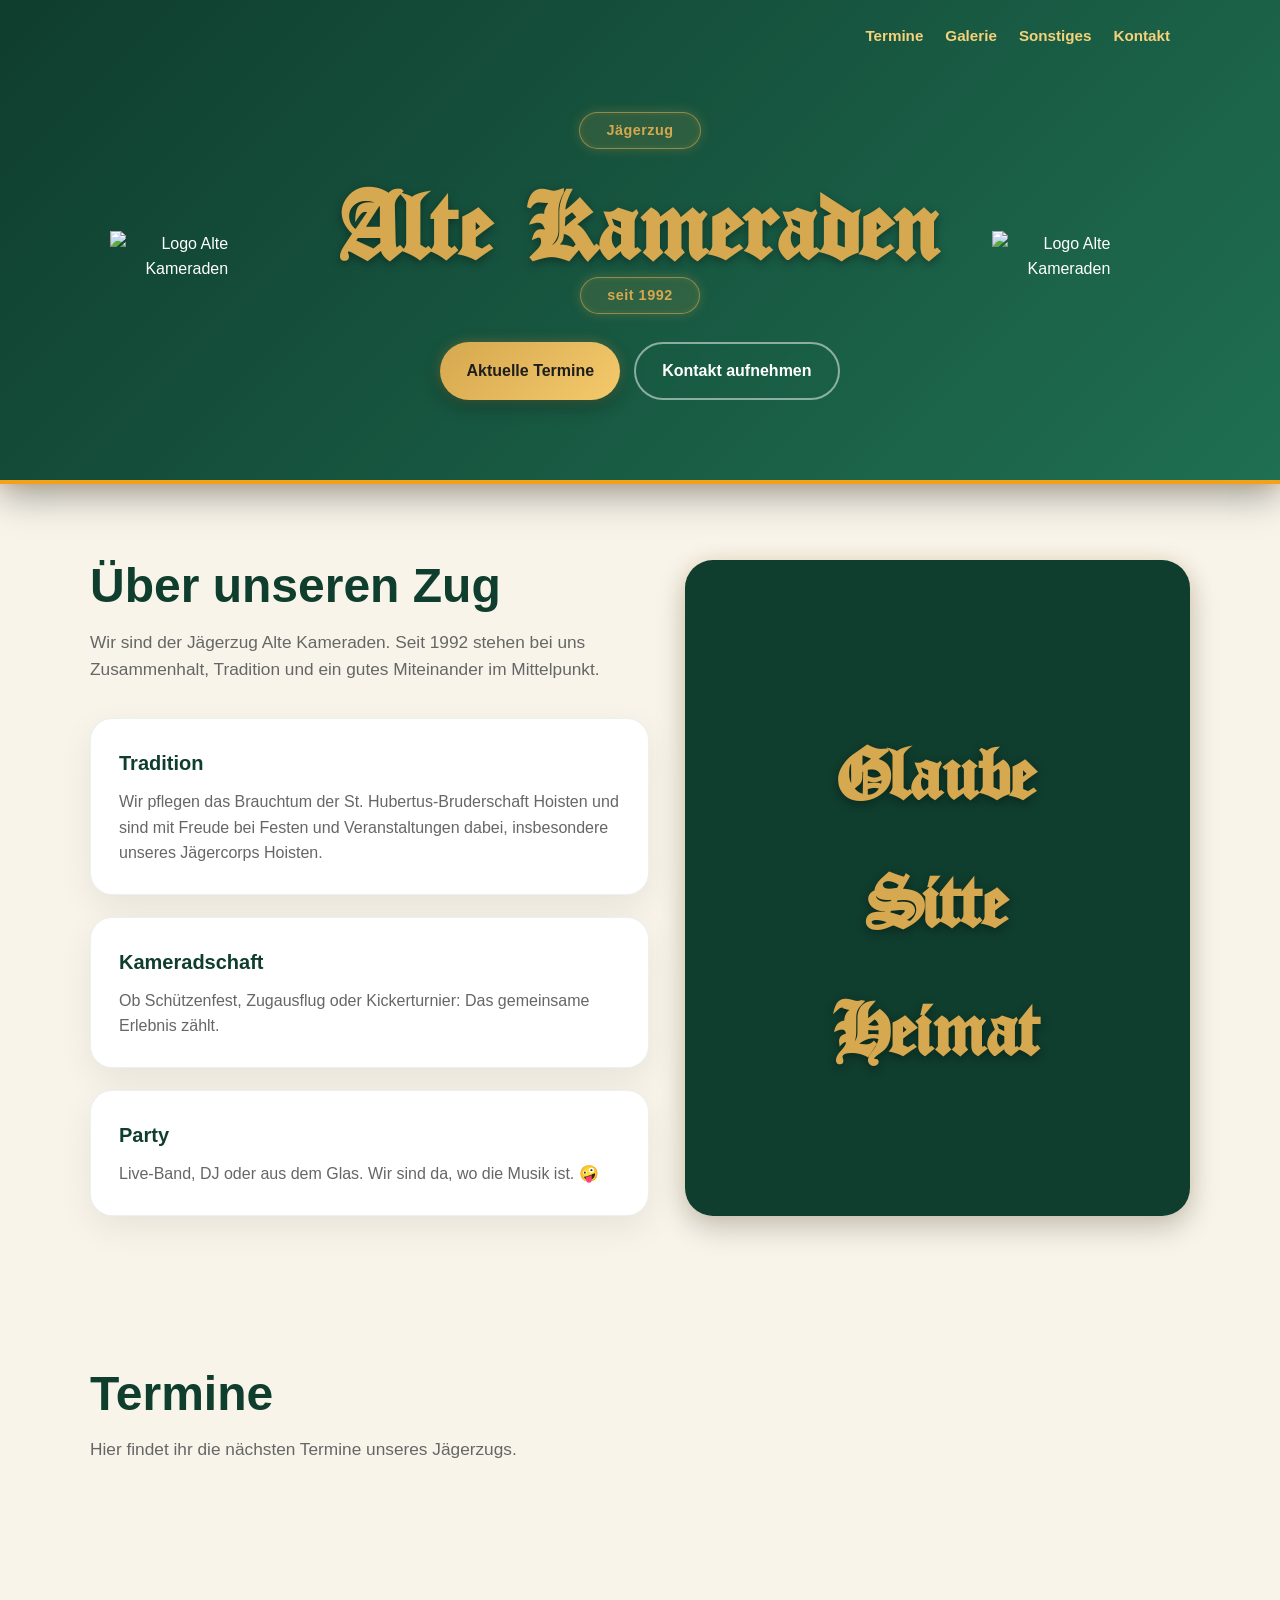
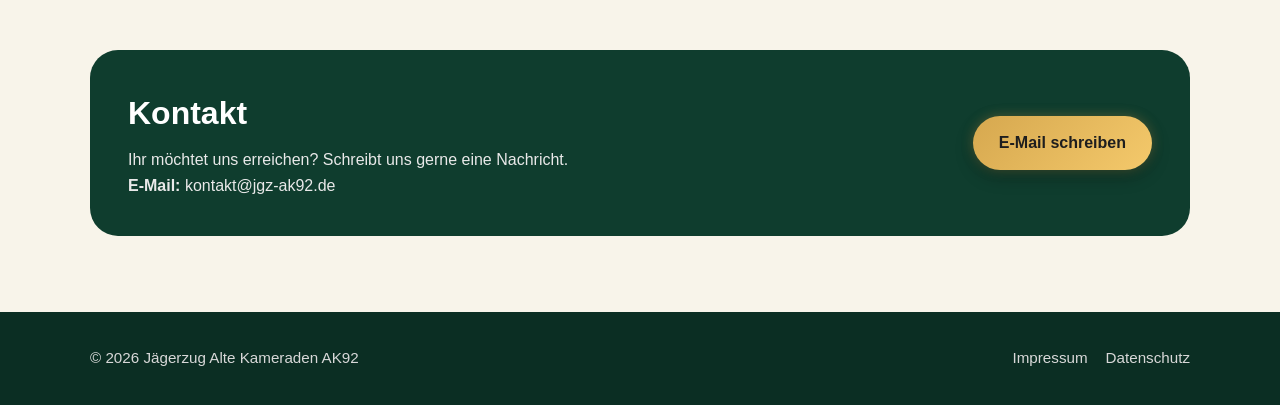
==== html/index.html @ 72d384c9 "Update and rename index.html to html/index.html" ====
<!DOCTYPE html>
<html lang="de">
<head>
  <meta charset="UTF-8" />
  <meta name="viewport" content="width=device-width, initial-scale=1.0" />
  <title>Alte Kameraden</title>
  <meta name="description" content="Offizielle Website des Jägerzugs Alte Kameraden." />

<link rel="stylesheet" href="../style.css">
<link rel="stylesheet" href="../termine.css">
<link rel="stylesheet" href="../banner.css">
<link rel="stylesheet" href="../media.css">
</head>

<body>
  <header id="start">
    
<nav>
  <div class="nav-inner">

    <!-- LOGO / optional -->
    <div class="nav-title"></div>

    <!-- BURGER BUTTON -->
    <div class="burger" onclick="toggleMenu()">
      <span></span>
      <span></span>
      <span></span>
    </div>

    <!-- NAV LINKS -->
    <div class="nav-links" id="navLinks">
     <!-- <a href="koenige.html">Könige</a> -->
      <a href="#termine">Termine</a>
      <a href="galerie.html">Galerie</a>
      <a href="other.html">Sonstiges</a>
      <a href="#kontakt">Kontakt</a>
    </div>

  </div>
</nav>
    
    <div class="hero">
      <div class="hero-content">

<div class="hero-heading">

  <img src="alte-kameraden-logo.svg" class="title-logo" alt="Logo Alte Kameraden">

  <div class="title-area">
    <span class="badge">Jägerzug</span>

    <div class="title-main">
      <h1>
        <span class="old-english">Alte Kameraden</span>
      </h1>
    </div>

    <span class="badge">seit 1992</span>

    <div class="button-row">
      <a class="btn btn-primary" href="#termine">Aktuelle Termine</a>
      <a class="btn btn-secondary" href="#kontakt">Kontakt aufnehmen</a>
    </div>
  </div>

  <img src="alte-kameraden-logo.svg" class="title-logo" alt="Logo Alte Kameraden">

</div>
 

      </div>
    </div>
  </header>

  <main>
    <section id="ueber-uns">
      <div class="container two-column">
        <div>
          <h2 class="section-title">Über unseren Zug</h2>
          <p class="section-intro">
            Wir sind der Jägerzug Alte Kameraden. Seit 1992 stehen bei uns Zusammenhalt, Tradition und ein gutes Miteinander im Mittelpunkt.
          </p>

          <div class="cards">
            <div class="card">
              <h3>Tradition</h3>
              <p>Wir pflegen das Brauchtum der St. Hubertus-Bruderschaft Hoisten und sind mit Freude bei Festen und Veranstaltungen dabei, insbesondere unseres Jägercorps Hoisten.</p>
            </div>

            <div class="card">
              <h3>Kameradschaft</h3>
              <p>Ob Schützenfest, Zugausflug oder Kickerturnier: Das gemeinsame Erlebnis zählt.</p>
            </div>

 <div class="card">
              <h3>Party</h3>
              <p>Live-Band, DJ oder aus dem Glas. Wir sind da, wo die Musik ist. 🤪</p>
            </div>
          </div>
        </div>

        <div class="image-box">
          <div>
            Glaube<br>Sitte<br>Heimat
          </div>
        </div>
      </div>
    </section>

    <section id="termine">
      <div class="container">
        <h2 class="section-title">Termine</h2>
        <p class="section-intro">Hier findet ihr die nächsten Termine unseres Jägerzugs.</p>

        <div class="timeline" id="termine-container"></div>
      </div>
    </section>

    <section id="kontakt">
      <div class="container">
        <div class="contact-box">
          <div>
            <h2>Kontakt</h2>
            <p>Ihr möchtet uns erreichen? Schreibt uns gerne eine Nachricht.</p>
            <p><strong>E-Mail:</strong> kontakt@jgz-ak92.de</p>
          </div>

          <a class="btn btn-primary" href="mailto:kontakt@jgz-ak92.de">E-Mail schreiben</a>
        </div>
      </div>
    </section>
  </main>

  <footer>
    <div class="footer-inner">
      <div>© 2026 Jägerzug Alte Kameraden AK92</div>
      <div class="footer-links">
        <a href="impressum.html">Impressum</a>
        <a href="datenschutz.html">Datenschutz</a>
      </div>
    </div>
  </footer>

<script>
function toggleMenu() {
  document.getElementById("navLinks").classList.toggle("active");
}
</script>
<script src="termine.js"></script>
<script src="banner-rotating.js"></script>
</body>
</html>
---- style.css ----
:root {
  --green: #0f3d2e;
  --green-light: #1f6f52;
  --gold: #d6a84f;
  --cream: #f8f4ea;
  --dark: #1e1e1e;
  --muted: #666;
  --white: #ffffff;
  --orange: #F4A11A;
}

@font-face {
  font-family: 'OldLondon';
  src: url('../fonts/OldLondon.ttf') format('truetype');
}

* {
  box-sizing: border-box;
  margin: 0;
  padding: 0;
}

body {
  font-family: Arial, Helvetica, sans-serif;
  color: var(--dark);
  background: var(--cream);
  line-height: 1.6;
}

a {
  color: inherit;
  text-decoration: none;
}

/* HEADER */
header {
  position: relative;
  background: linear-gradient(135deg, var(--green), var(--green-light));
  color: var(--white);
  min-height: 40vh;
  display: flex;
  flex-direction: column;
  border-bottom: 4px solid var(--orange);
  box-shadow:
    0 12px 35px rgba(0,0,0,0.35),
    0 0 12px rgba(244,161,26,0.25);
}

.subpage-hero {
  flex: 1;
  width: 100%;
  max-width: 1100px;
  margin: 0 auto;
  padding: 0 20px;

  display: flex;
  flex-direction: column;
  justify-content: center;
  align-items: flex-start;
}

/* NAVIGATION */
nav {
  display: flex;
  justify-content: flex-end;
  align-items: center;
  max-width: 1100px;
  width: 100%;
  margin: 0 auto;
  padding: 24px 20px;
  z-index: 999;
}

.nav-inner {
  display: flex;
  justify-content: space-between;
  align-items: center;
  width: 100%;
}

.nav-title {
  color: var(--gold);
  font-weight: 800;
}

.nav-links {
  display: flex;
  gap: 22px;
  font-size: 0.95rem;
}

.nav-links a {
  color: #f5d27a;
  font-weight: 700;
}

.nav-links a:hover {
  color: var(--orange);
}

.burger {
  display: none;
  flex-direction: column;
  gap: 5px;
  cursor: pointer;
}

.burger span {
  width: 26px;
  height: 3px;
  background: var(--gold);
  border-radius: 2px;
}

/* HERO */
.hero {
  flex: 1;
  display: flex;
  align-items: center;
  justify-content: center;
  max-width: 1100px;
  width: 100%;
  margin: 0 auto;
  padding: 40px 20px 80px;
}

.hero-content {
  display: flex;
  flex-direction: column;
  align-items: center;
  text-align: center;
  width: 100%;
  margin: 0 auto;
}

.hero-heading {
  display: grid;
  grid-template-columns: auto auto auto;
  align-items: center;
  gap: 40px;
  width: 100%;
}

.title-area {
  display: flex;
  flex-direction: column;
  align-items: center;
  text-align: center;
  gap: 12px;
  min-width: 0;
}

.title-main {
  text-align: center;
}

.title-logo {
  width: clamp(90px, 12vw, 180px);
  height: auto;
  align-self: center;
}

h1 {
  margin: 0;
  padding: 0;
  line-height: 1;
}

.old-english,
.old-english-kings {
  font-family: 'OldLondon', cursive;
  color: #d6a84f;
  font-size: clamp(3rem, 8vw, 6.5rem);
  font-weight: bold;
  letter-spacing: 1px;
  line-height: 0.95;
}

.old-english {
  text-shadow: 0 3px 10px rgba(0,0,0,0.35);
}

.badge {
  display: inline-flex;
  align-items: center;
  justify-content: center;
  padding: 6px 26px;
  background: rgba(214,168,79,0.12);
  color: var(--gold);
  border: 1px solid rgba(214,168,79,0.6);
  border-radius: 40px;
  font-weight: 700;
  font-size: 0.9rem;
  letter-spacing: 0.5px;
  box-shadow:
    0 0 12px rgba(214,168,79,0.25),
    inset 0 0 6px rgba(214,168,79,0.15);
}

.button-row {
  display: flex;
  justify-content: center;
  gap: 14px;
  width: 100%;
  margin-top: 16px;
}

.btn {
  display: inline-block;
  padding: 14px 26px;
  border-radius: 999px;
  font-weight: 700;
  font-size: 1rem;
  transition: all 0.25s ease;
}

.btn:hover {
  transform: translateY(-2px);
}

.btn-primary {
  background: linear-gradient(135deg, #d6a84f, #f4c96b);
  color: #1e1e1e;
  border: none;
  box-shadow:
    0 6px 18px rgba(0,0,0,0.3),
    0 0 12px rgba(214,168,79,0.35);
}

.btn-secondary {
  background: transparent;
  color: var(--white);
  border: 2px solid rgba(255,255,255,0.5);
  backdrop-filter: blur(4px);
}

.btn-secondary:hover {
  border-color: var(--gold);
  color: var(--gold);
}

/* STANDARD LAYOUT */
section {
  padding: 76px 20px;
}

.container {
  max-width: 1100px;
  margin: 0 auto;
}

.section-title {
  color: var(--green);
  font-size: clamp(1.8rem, 4vw, 3rem);
  margin-bottom: 16px;
  line-height: 1.1;
}

.section-intro {
  color: var(--muted);
  max-width: 720px;
  margin-bottom: 34px;
  font-size: 1.08rem;
}

/* CARDS */
.cards {
  display: grid;
  grid-template-columns: 1fr;
  gap: 22px;
}

.card {
  background: var(--white);
  border-radius: 22px;
  padding: 28px;
  box-shadow: 0 12px 35px rgba(0,0,0,0.07);
  border: 1px solid rgba(15,61,46,0.08);
}

.card h3 {
  color: var(--green);
  margin-bottom: 10px;
  font-size: 1.25rem;
}

.card p,
.card li {
  color: var(--muted);
}

.two-column {
  display: grid;
  grid-template-columns: 1.05fr 0.95fr;
  gap: 36px;
  align-items: stretch;
}

.image-box {
  font-family: 'OldLondon', cursive;
  font-size: clamp(3.2rem, 13vw, 5rem);
  font-weight: bold;
  background: var(--green);
  color: #d6a84f;
  text-shadow: 0 3px 10px rgba(0,0,0,0.35);
  min-height: 340px;
  border-radius: 28px;
  display: flex;
  align-items: center;
  justify-content: center;
  text-align: center;
  padding: 28px;
  box-shadow:
    0 12px 30px rgba(0,0,0,0.2),
    0 0 20px rgba(214,168,79,0.2);
}

/* KONTAKT */
.contact-box {
  background: var(--green);
  color: var(--white);
  border-radius: 28px;
  padding: 38px;
  display: grid;
  grid-template-columns: 1fr auto;
  gap: 22px;
  align-items: center;
}

.contact-box h2 {
  font-size: 2rem;
  margin-bottom: 8px;
}

.contact-box p {
  color: #e9e9e9;
}

/* LIGHTBOX */
.lightbox {
  position: fixed;
  inset: 0;
  width: 100vw;
  height: 100dvh;
  display: none;
  justify-content: center;
  align-items: center;
  padding: 28px;
  background: rgba(0,0,0,0.88);
  z-index: 99999;
  touch-action: manipulation;
}

.lightbox.active {
  display: flex;
}

/* FOOTER */
footer {
  background: #0b2e23;
  color: var(--white);
  padding: 34px 20px;
}

.footer-inner {
  max-width: 1100px;
  margin: 0 auto;
  display: flex;
  justify-content: space-between;
  gap: 20px;
  flex-wrap: wrap;
  color: #d8d8d8;
  font-size: 0.95rem;
}

.footer-links {
  display: flex;
  gap: 18px;
  flex-wrap: wrap;
}

.footer-links a:hover {
  color: var(--gold);
}

header.section-title,
header.section-intro {
  color: var(--gold);
}

.card {
  background: #ffffff;
  color: var(--dark);
}

.card p,
.card li {
  color: var(--muted);
}

/* BUTTON FIX - gegen Überschreibungen aus banner.css */
a.btn,
.btn {
  display: inline-flex;
  align-items: center;
  justify-content: center;
  padding: 14px 26px;
  border-radius: 999px;
  font-weight: 700;
  font-size: 1rem;
  text-decoration: none;
  transition: all 0.25s ease;
}

a.btn-primary,
.btn-primary {
  background: linear-gradient(135deg, #d6a84f, #f4c96b);
  color: #1e1e1e;
  border: none;
  box-shadow:
    0 6px 18px rgba(0,0,0,0.3),
    0 0 12px rgba(214,168,79,0.35);
}

a.btn-secondary,
.btn-secondary {
  background: transparent;
  color: var(--white);
  border: 2px solid rgba(255,255,255,0.5);
  border-radius: 999px;
}

a.btn:hover,
.btn:hover {
  transform: translateY(-2px);
}

.banner {
  width: 100%;
  background: #111;
  color: white;
  padding: 10px;
  overflow: hidden;
  text-align: center;
  font-weight: bold;
}

.banner-slide-text {
  display: inline-block;
}

.slide-in {
  animation: slideIn 0.3s forwards;
}

.slide-out {
  animation: slideOut 0.3s forwards;
}

@keyframes slideIn {
  from {
    transform: translateX(100%);
    opacity: 0;
  }
  to {
    transform: translateX(0);
    opacity: 1;
  }
}

@keyframes slideOut {
  from {
    transform: translateX(0);
    opacity: 1;
  }
  to {
    transform: translateX(-100%);
    opacity: 0;
  }
}
---- termine.css ----
/* TERMINE */
.timeline {
  display: grid;
  gap: 16px;
}

.event {
  color: var(--dark);
  position: relative;
  display: grid;
  grid-template-columns: 1fr;
  background: var(--white);
  border-radius: 18px;
  padding: 52px 18px 18px;
  border-left: 6px solid var(--gold);
  box-shadow: 0 8px 24px rgba(0,0,0,0.06);
}

.event-month {
  position: absolute;
  top: 0;
  right: 0;
  min-width: 140px;
  height: 36px;
  background: linear-gradient(135deg, var(--green), var(--green-light));
  color: #f5d27a;
  display: flex;
  justify-content: center;
  align-items: center;
  font-weight: 800;
  text-align: center;
  border-top-right-radius: 18px;
  border-bottom-left-radius: 14px;
}

.event-title {
  color: var(--green);
  font-weight: 800;
  margin-bottom: 4px;
}

.event-month-group {
  display: flex;
  flex-direction: column;
  gap: 22px;
}

.event-item {
  padding-bottom: 18px;
  border-bottom: 1px solid rgba(0,0,0,0.08);
}

.event-item:last-child {
  padding-bottom: 0;
  border-bottom: none;
}
---- banner.css ----
.banner {
  background: linear-gradient(135deg, var(--green), var(--green-light));
  color: var(--gold);
  text-align: center;
  padding: 10px 40px;
  font-weight: 700;
  font-size: 0.95rem;
  border-bottom: 2px solid var(--orange);
  position: relative;
  overflow: hidden;

  height: 100px;
  display: flex;
  align-items: center;
  justify-content: center;
}

.banner span {transition: opacity 0.3s ease;}

.banner-slide-text {  display: inline-block;}

.banner-slide-text.slide-in {  animation: slideIn 0.35s ease forwards;}

.banner-slide-text.slide-out {  animation: slideOut 0.3s ease forwards;}

@keyframes slideIn {  
  from {    opacity: 0;
        transform: translateY(120%);
       }  
  to {    
    opacity: 1;    
    transform: translateY(0);  
  }
}

@keyframes slideOut {  
  from {    
    opacity: 1;
    transform: translateY(0);
  }  
  to {    
    opacity: 0;    
    transform: translateY(-120%);
  }
}

@media (max-width: 850px) {
  .banner {
    padding: 10px 16px;
    height: 100px;
    font-size: 0.82rem;
    line-height: 1.3;
  }

  .banner-slide-text {
    white-space: normal;
    max-width: 100%;
    line-height: 1.3;
  }
}

.event {
  position: relative !important;
  background: #ffffff !important;
  color: var(--dark) !important;
  padding: 52px 18px 18px !important;
  border-left: 6px solid var(--gold) !important;
}

.event-month {
  display: flex !important;
  visibility: visible !important;
  opacity: 1 !important;
  position: absolute !important;
  top: 0 !important;
  right: 0 !important;
  min-width: 140px !important;
  height: 36px !important;
  background: linear-gradient(135deg, var(--green), var(--green-light)) !important;
  color: #f5d27a !important;
  font-weight: 800 !important;
  justify-content: center !important;
  align-items: center !important;
  z-index: 10 !important;
}

.event-title {
  display: block !important;
  visibility: visible !important;
  opacity: 1 !important;
  color: var(--green) !important;
  font-weight: 800 !important;
}

.banner {
  width: 100%;
  background: #111;
  color: white;
  padding: 10px;
  overflow: hidden;
  text-align: center;
  font-weight: bold;
}

.banner-slide-text {
  display: inline-block;
}

.slide-in {
  animation: slideIn 0.3s forwards;
}

.slide-out {
  animation: slideOut 0.3s forwards;
}

@keyframes slideIn {
  from {
    transform: translateX(100%);
    opacity: 0;
  }
  to {
    transform: translateX(0);
    opacity: 1;
  }
}

@keyframes slideOut {
  from {
    transform: translateX(0);
    opacity: 1;
  }
  to {
    transform: translateX(-100%);
    opacity: 0;
  }
}
---- media.css ----
/* MOBILE */
@media (max-width: 850px) {
  nav {
    position: absolute;
    top: 0;
    left: 0;
    display: flex;
    z-index: 999;
  }

  .burger {
    display: flex;
  }

  .nav-links {
    position: absolute;
    top: 70px;
    right: 20px;
    display: none;
    flex-direction: column;
    gap: 16px;
    background: linear-gradient(135deg, var(--green), var(--green-light));
    border-radius: 16px;
    padding: 20px;
    box-shadow:
      0 12px 30px rgba(0,0,0,0.4),
      0 0 12px rgba(214,168,79,0.25);
  }

  .nav-links.active {
    display: flex;
  }

  header {
    min-height: 78vh;
  }

  .hero {
    padding: 40px 14px 70px;
  }

  .hero-heading {
    grid-template-columns: 1fr;
    gap: 12px;
  }

  .title-logo {
    display: none;
  }

  .old-english {
    font-size: clamp(3.2rem, 13vw, 5rem);
  }

  .hero p {
    font-size: 1.25rem;
  }

  .cards,
  .two-column,
  .contact-box {
    grid-template-columns: 1fr;
  }

  .event,
  .king-row {
    grid-template-columns: 1fr;
  }
 
 body.galerie .photo-grid {
    column-count: 2;
    column-gap: 14px;
  }

  body.galerie .photo-grid img,
  body.galerie .photo-grid video {
    margin-bottom: 14px;
  }

 body.koenige .subpage-header {
    min-height: auto;
  }
  
  body.koenige .subpage-hero {
    padding: 90px 20px 50px;
    min-height: 260px;
  }

  body.koenige .subpage-hero .section-title {
    font-size: clamp(2.4rem, 12vw, 4rem);
    margin-bottom: 14px;
  }

  body.koenige .subpage-hero p {
    font-size: 1.15rem;
    line-height: 1.35;
  }
}
@media (max-width: 500px) {
  .photo-grid {
    column-count: 1;
  }
}
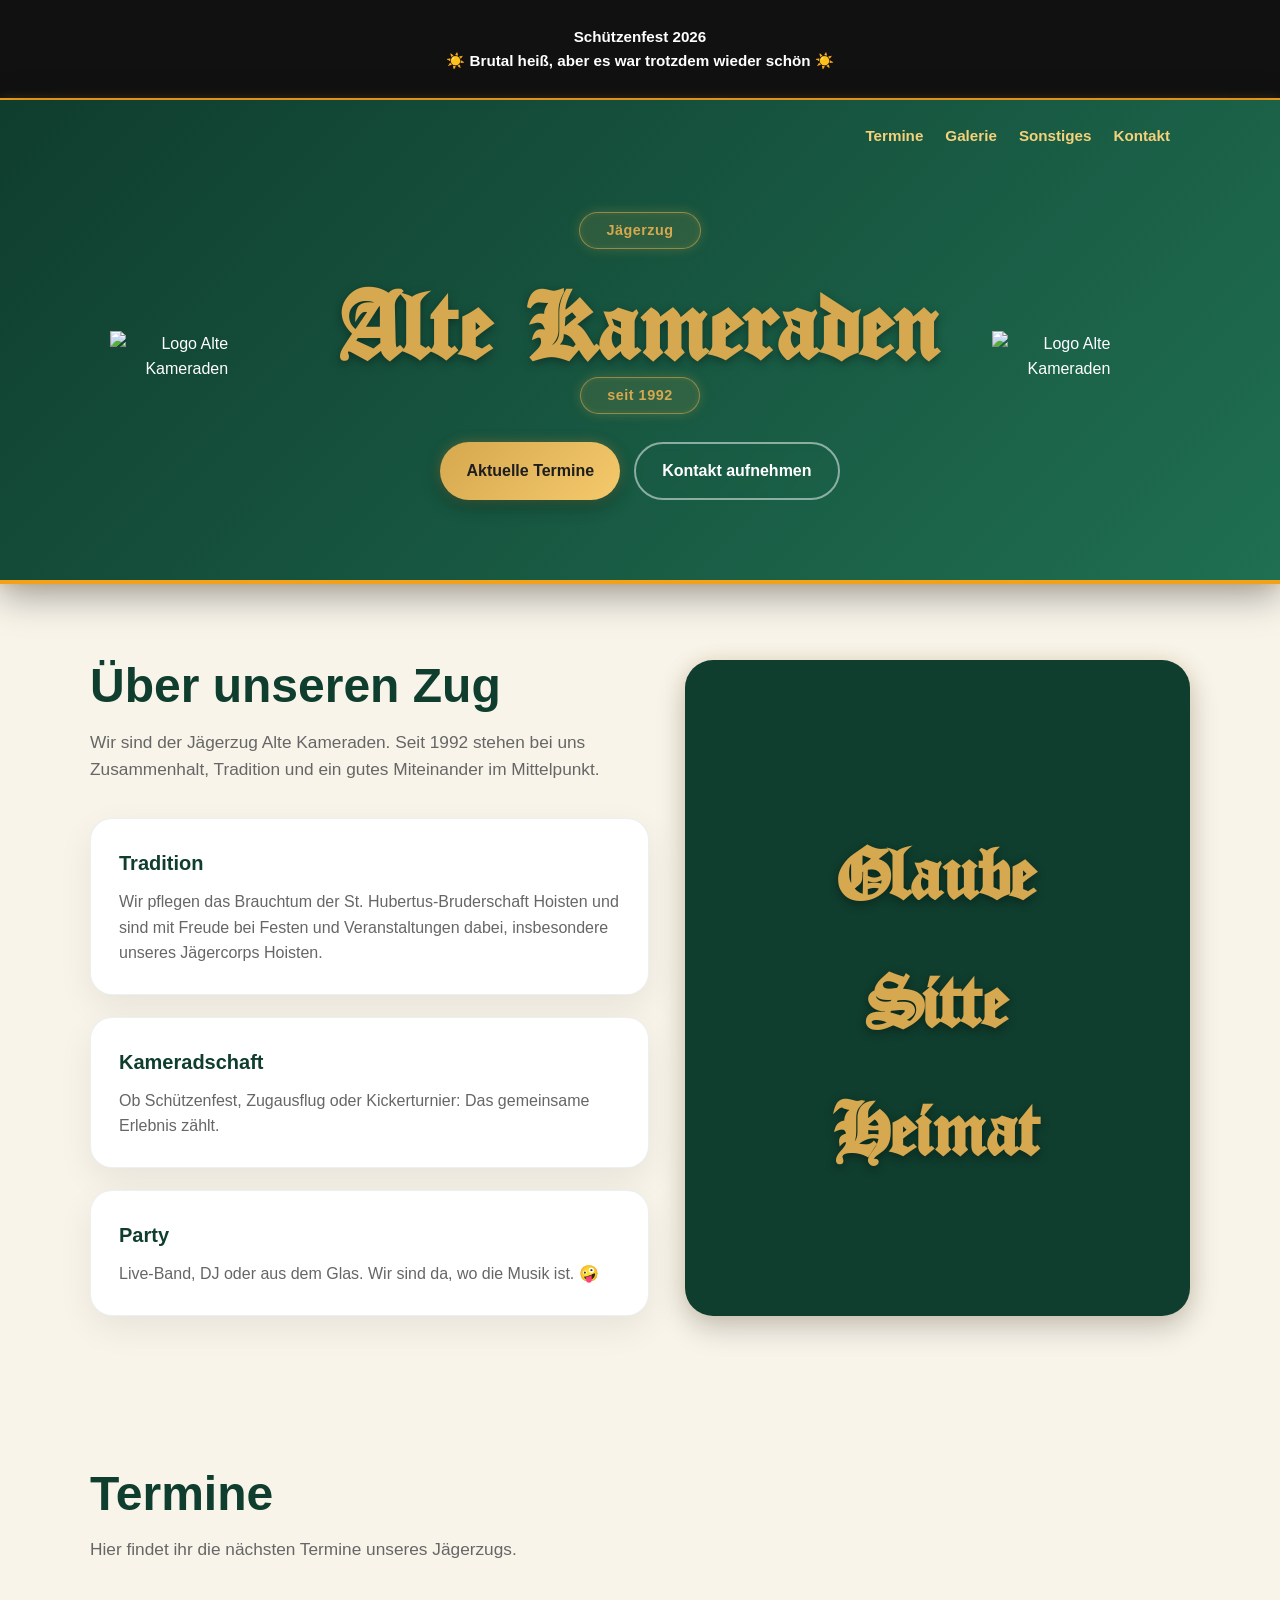
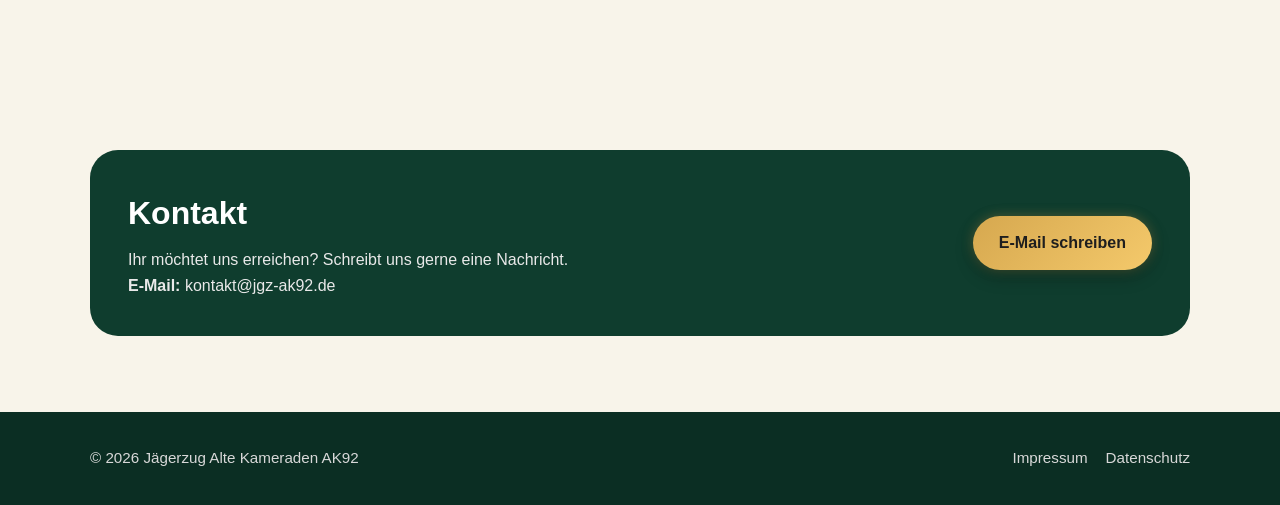
==== commit 599418be: "Update index.html" ====
--- a/html/index.html
+++ b/html/index.html
@@ -6,10 +6,10 @@
   <title>Alte Kameraden</title>
   <meta name="description" content="Offizielle Website des Jägerzugs Alte Kameraden." />
 
-<link rel="stylesheet" href="../style.css">
-<link rel="stylesheet" href="../termine.css">
-<link rel="stylesheet" href="../banner.css">
-<link rel="stylesheet" href="../media.css">
+<link rel="stylesheet" href="../css/style.css">
+<link rel="stylesheet" href="../css/termine.css">
+<link rel="stylesheet" href="../css/banner.css">
+<link rel="stylesheet" href="../css/media.css">
 </head>
 
 <body>
@@ -147,7 +147,7 @@
   document.getElementById("navLinks").classList.toggle("active");
 }
 </script>
-<script src="termine.js"></script>
-<script src="banner-rotating.js"></script>
+<script src="../js/termine.js"></script>
+<script src="../js/banner-rotating.js"></script>
 </body>
 </html>
--- a/css/style.css
+++ b/css/style.css
@@ -0,0 +1,480 @@
+:root {
+  --green: #0f3d2e;
+  --green-light: #1f6f52;
+  --gold: #d6a84f;
+  --cream: #f8f4ea;
+  --dark: #1e1e1e;
+  --muted: #666;
+  --white: #ffffff;
+  --orange: #F4A11A;
+}
+
+@font-face {
+  font-family: 'OldLondon';
+  src: url('../fonts/OldLondon.ttf') format('truetype');
+}
+
+* {
+  box-sizing: border-box;
+  margin: 0;
+  padding: 0;
+}
+
+body {
+  font-family: Arial, Helvetica, sans-serif;
+  color: var(--dark);
+  background: var(--cream);
+  line-height: 1.6;
+}
+
+a {
+  color: inherit;
+  text-decoration: none;
+}
+
+/* HEADER */
+header {
+  position: relative;
+  background: linear-gradient(135deg, var(--green), var(--green-light));
+  color: var(--white);
+  min-height: 40vh;
+  display: flex;
+  flex-direction: column;
+  border-bottom: 4px solid var(--orange);
+  box-shadow:
+    0 12px 35px rgba(0,0,0,0.35),
+    0 0 12px rgba(244,161,26,0.25);
+}
+
+.subpage-hero {
+  flex: 1;
+  width: 100%;
+  max-width: 1100px;
+  margin: 0 auto;
+  padding: 0 20px;
+
+  display: flex;
+  flex-direction: column;
+  justify-content: center;
+  align-items: flex-start;
+}
+
+/* NAVIGATION */
+nav {
+  display: flex;
+  justify-content: flex-end;
+  align-items: center;
+  max-width: 1100px;
+  width: 100%;
+  margin: 0 auto;
+  padding: 24px 20px;
+  z-index: 999;
+}
+
+.nav-inner {
+  display: flex;
+  justify-content: space-between;
+  align-items: center;
+  width: 100%;
+}
+
+.nav-title {
+  color: var(--gold);
+  font-weight: 800;
+}
+
+.nav-links {
+  display: flex;
+  gap: 22px;
+  font-size: 0.95rem;
+}
+
+.nav-links a {
+  color: #f5d27a;
+  font-weight: 700;
+}
+
+.nav-links a:hover {
+  color: var(--orange);
+}
+
+.burger {
+  display: none;
+  flex-direction: column;
+  gap: 5px;
+  cursor: pointer;
+}
+
+.burger span {
+  width: 26px;
+  height: 3px;
+  background: var(--gold);
+  border-radius: 2px;
+}
+
+/* HERO */
+.hero {
+  flex: 1;
+  display: flex;
+  align-items: center;
+  justify-content: center;
+  max-width: 1100px;
+  width: 100%;
+  margin: 0 auto;
+  padding: 40px 20px 80px;
+}
+
+.hero-content {
+  display: flex;
+  flex-direction: column;
+  align-items: center;
+  text-align: center;
+  width: 100%;
+  margin: 0 auto;
+}
+
+.hero-heading {
+  display: grid;
+  grid-template-columns: auto auto auto;
+  align-items: center;
+  gap: 40px;
+  width: 100%;
+}
+
+.title-area {
+  display: flex;
+  flex-direction: column;
+  align-items: center;
+  text-align: center;
+  gap: 12px;
+  min-width: 0;
+}
+
+.title-main {
+  text-align: center;
+}
+
+.title-logo {
+  width: clamp(90px, 12vw, 180px);
+  height: auto;
+  align-self: center;
+}
+
+h1 {
+  margin: 0;
+  padding: 0;
+  line-height: 1;
+}
+
+.old-english,
+.old-english-kings {
+  font-family: 'OldLondon', cursive;
+  color: #d6a84f;
+  font-size: clamp(3rem, 8vw, 6.5rem);
+  font-weight: bold;
+  letter-spacing: 1px;
+  line-height: 0.95;
+}
+
+.old-english {
+  text-shadow: 0 3px 10px rgba(0,0,0,0.35);
+}
+
+.badge {
+  display: inline-flex;
+  align-items: center;
+  justify-content: center;
+  padding: 6px 26px;
+  background: rgba(214,168,79,0.12);
+  color: var(--gold);
+  border: 1px solid rgba(214,168,79,0.6);
+  border-radius: 40px;
+  font-weight: 700;
+  font-size: 0.9rem;
+  letter-spacing: 0.5px;
+  box-shadow:
+    0 0 12px rgba(214,168,79,0.25),
+    inset 0 0 6px rgba(214,168,79,0.15);
+}
+
+.button-row {
+  display: flex;
+  justify-content: center;
+  gap: 14px;
+  width: 100%;
+  margin-top: 16px;
+}
+
+.btn {
+  display: inline-block;
+  padding: 14px 26px;
+  border-radius: 999px;
+  font-weight: 700;
+  font-size: 1rem;
+  transition: all 0.25s ease;
+}
+
+.btn:hover {
+  transform: translateY(-2px);
+}
+
+.btn-primary {
+  background: linear-gradient(135deg, #d6a84f, #f4c96b);
+  color: #1e1e1e;
+  border: none;
+  box-shadow:
+    0 6px 18px rgba(0,0,0,0.3),
+    0 0 12px rgba(214,168,79,0.35);
+}
+
+.btn-secondary {
+  background: transparent;
+  color: var(--white);
+  border: 2px solid rgba(255,255,255,0.5);
+  backdrop-filter: blur(4px);
+}
+
+.btn-secondary:hover {
+  border-color: var(--gold);
+  color: var(--gold);
+}
+
+/* STANDARD LAYOUT */
+section {
+  padding: 76px 20px;
+}
+
+.container {
+  max-width: 1100px;
+  margin: 0 auto;
+}
+
+.section-title {
+  color: var(--green);
+  font-size: clamp(1.8rem, 4vw, 3rem);
+  margin-bottom: 16px;
+  line-height: 1.1;
+}
+
+.section-intro {
+  color: var(--muted);
+  max-width: 720px;
+  margin-bottom: 34px;
+  font-size: 1.08rem;
+}
+
+/* CARDS */
+.cards {
+  display: grid;
+  grid-template-columns: 1fr;
+  gap: 22px;
+}
+
+.card {
+  background: var(--white);
+  border-radius: 22px;
+  padding: 28px;
+  box-shadow: 0 12px 35px rgba(0,0,0,0.07);
+  border: 1px solid rgba(15,61,46,0.08);
+}
+
+.card h3 {
+  color: var(--green);
+  margin-bottom: 10px;
+  font-size: 1.25rem;
+}
+
+.card p,
+.card li {
+  color: var(--muted);
+}
+
+.two-column {
+  display: grid;
+  grid-template-columns: 1.05fr 0.95fr;
+  gap: 36px;
+  align-items: stretch;
+}
+
+.image-box {
+  font-family: 'OldLondon', cursive;
+  font-size: clamp(3.2rem, 13vw, 5rem);
+  font-weight: bold;
+  background: var(--green);
+  color: #d6a84f;
+  text-shadow: 0 3px 10px rgba(0,0,0,0.35);
+  min-height: 340px;
+  border-radius: 28px;
+  display: flex;
+  align-items: center;
+  justify-content: center;
+  text-align: center;
+  padding: 28px;
+  box-shadow:
+    0 12px 30px rgba(0,0,0,0.2),
+    0 0 20px rgba(214,168,79,0.2);
+}
+
+/* KONTAKT */
+.contact-box {
+  background: var(--green);
+  color: var(--white);
+  border-radius: 28px;
+  padding: 38px;
+  display: grid;
+  grid-template-columns: 1fr auto;
+  gap: 22px;
+  align-items: center;
+}
+
+.contact-box h2 {
+  font-size: 2rem;
+  margin-bottom: 8px;
+}
+
+.contact-box p {
+  color: #e9e9e9;
+}
+
+/* LIGHTBOX */
+.lightbox {
+  position: fixed;
+  inset: 0;
+  width: 100vw;
+  height: 100dvh;
+  display: none;
+  justify-content: center;
+  align-items: center;
+  padding: 28px;
+  background: rgba(0,0,0,0.88);
+  z-index: 99999;
+  touch-action: manipulation;
+}
+
+.lightbox.active {
+  display: flex;
+}
+
+/* FOOTER */
+footer {
+  background: #0b2e23;
+  color: var(--white);
+  padding: 34px 20px;
+}
+
+.footer-inner {
+  max-width: 1100px;
+  margin: 0 auto;
+  display: flex;
+  justify-content: space-between;
+  gap: 20px;
+  flex-wrap: wrap;
+  color: #d8d8d8;
+  font-size: 0.95rem;
+}
+
+.footer-links {
+  display: flex;
+  gap: 18px;
+  flex-wrap: wrap;
+}
+
+.footer-links a:hover {
+  color: var(--gold);
+}
+
+header.section-title,
+header.section-intro {
+  color: var(--gold);
+}
+
+.card {
+  background: #ffffff;
+  color: var(--dark);
+}
+
+.card p,
+.card li {
+  color: var(--muted);
+}
+
+/* BUTTON FIX - gegen Überschreibungen aus banner.css */
+a.btn,
+.btn {
+  display: inline-flex;
+  align-items: center;
+  justify-content: center;
+  padding: 14px 26px;
+  border-radius: 999px;
+  font-weight: 700;
+  font-size: 1rem;
+  text-decoration: none;
+  transition: all 0.25s ease;
+}
+
+a.btn-primary,
+.btn-primary {
+  background: linear-gradient(135deg, #d6a84f, #f4c96b);
+  color: #1e1e1e;
+  border: none;
+  box-shadow:
+    0 6px 18px rgba(0,0,0,0.3),
+    0 0 12px rgba(214,168,79,0.35);
+}
+
+a.btn-secondary,
+.btn-secondary {
+  background: transparent;
+  color: var(--white);
+  border: 2px solid rgba(255,255,255,0.5);
+  border-radius: 999px;
+}
+
+a.btn:hover,
+.btn:hover {
+  transform: translateY(-2px);
+}
+
+.banner {
+  width: 100%;
+  background: #111;
+  color: white;
+  padding: 10px;
+  overflow: hidden;
+  text-align: center;
+  font-weight: bold;
+}
+
+.banner-slide-text {
+  display: inline-block;
+}
+
+.slide-in {
+  animation: slideIn 0.3s forwards;
+}
+
+.slide-out {
+  animation: slideOut 0.3s forwards;
+}
+
+@keyframes slideIn {
+  from {
+    transform: translateX(100%);
+    opacity: 0;
+  }
+  to {
+    transform: translateX(0);
+    opacity: 1;
+  }
+}
+
+@keyframes slideOut {
+  from {
+    transform: translateX(0);
+    opacity: 1;
+  }
+  to {
+    transform: translateX(-100%);
+    opacity: 0;
+  }
+}
--- a/css/banner.css
+++ b/css/banner.css
@@ -0,0 +1,137 @@
+.banner {
+  background: linear-gradient(135deg, var(--green), var(--green-light));
+  color: var(--gold);
+  text-align: center;
+  padding: 10px 40px;
+  font-weight: 700;
+  font-size: 0.95rem;
+  border-bottom: 2px solid var(--orange);
+  position: relative;
+  overflow: hidden;
+
+  height: 100px;
+  display: flex;
+  align-items: center;
+  justify-content: center;
+}
+
+.banner span {transition: opacity 0.3s ease;}
+
+.banner-slide-text {  display: inline-block;}
+
+.banner-slide-text.slide-in {  animation: slideIn 0.35s ease forwards;}
+
+.banner-slide-text.slide-out {  animation: slideOut 0.3s ease forwards;}
+
+@keyframes slideIn {  
+  from {    opacity: 0;
+        transform: translateY(120%);
+       }  
+  to {    
+    opacity: 1;    
+    transform: translateY(0);  
+  }
+}
+
+@keyframes slideOut {  
+  from {    
+    opacity: 1;
+    transform: translateY(0);
+  }  
+  to {    
+    opacity: 0;    
+    transform: translateY(-120%);
+  }
+}
+
+@media (max-width: 850px) {
+  .banner {
+    padding: 10px 16px;
+    height: 100px;
+    font-size: 0.82rem;
+    line-height: 1.3;
+  }
+
+  .banner-slide-text {
+    white-space: normal;
+    max-width: 100%;
+    line-height: 1.3;
+  }
+}
+
+.event {
+  position: relative !important;
+  background: #ffffff !important;
+  color: var(--dark) !important;
+  padding: 52px 18px 18px !important;
+  border-left: 6px solid var(--gold) !important;
+}
+
+.event-month {
+  display: flex !important;
+  visibility: visible !important;
+  opacity: 1 !important;
+  position: absolute !important;
+  top: 0 !important;
+  right: 0 !important;
+  min-width: 140px !important;
+  height: 36px !important;
+  background: linear-gradient(135deg, var(--green), var(--green-light)) !important;
+  color: #f5d27a !important;
+  font-weight: 800 !important;
+  justify-content: center !important;
+  align-items: center !important;
+  z-index: 10 !important;
+}
+
+.event-title {
+  display: block !important;
+  visibility: visible !important;
+  opacity: 1 !important;
+  color: var(--green) !important;
+  font-weight: 800 !important;
+}
+
+.banner {
+  width: 100%;
+  background: #111;
+  color: white;
+  padding: 10px;
+  overflow: hidden;
+  text-align: center;
+  font-weight: bold;
+}
+
+.banner-slide-text {
+  display: inline-block;
+}
+
+.slide-in {
+  animation: slideIn 0.3s forwards;
+}
+
+.slide-out {
+  animation: slideOut 0.3s forwards;
+}
+
+@keyframes slideIn {
+  from {
+    transform: translateX(100%);
+    opacity: 0;
+  }
+  to {
+    transform: translateX(0);
+    opacity: 1;
+  }
+}
+
+@keyframes slideOut {
+  from {
+    transform: translateX(0);
+    opacity: 1;
+  }
+  to {
+    transform: translateX(-100%);
+    opacity: 0;
+  }
+}
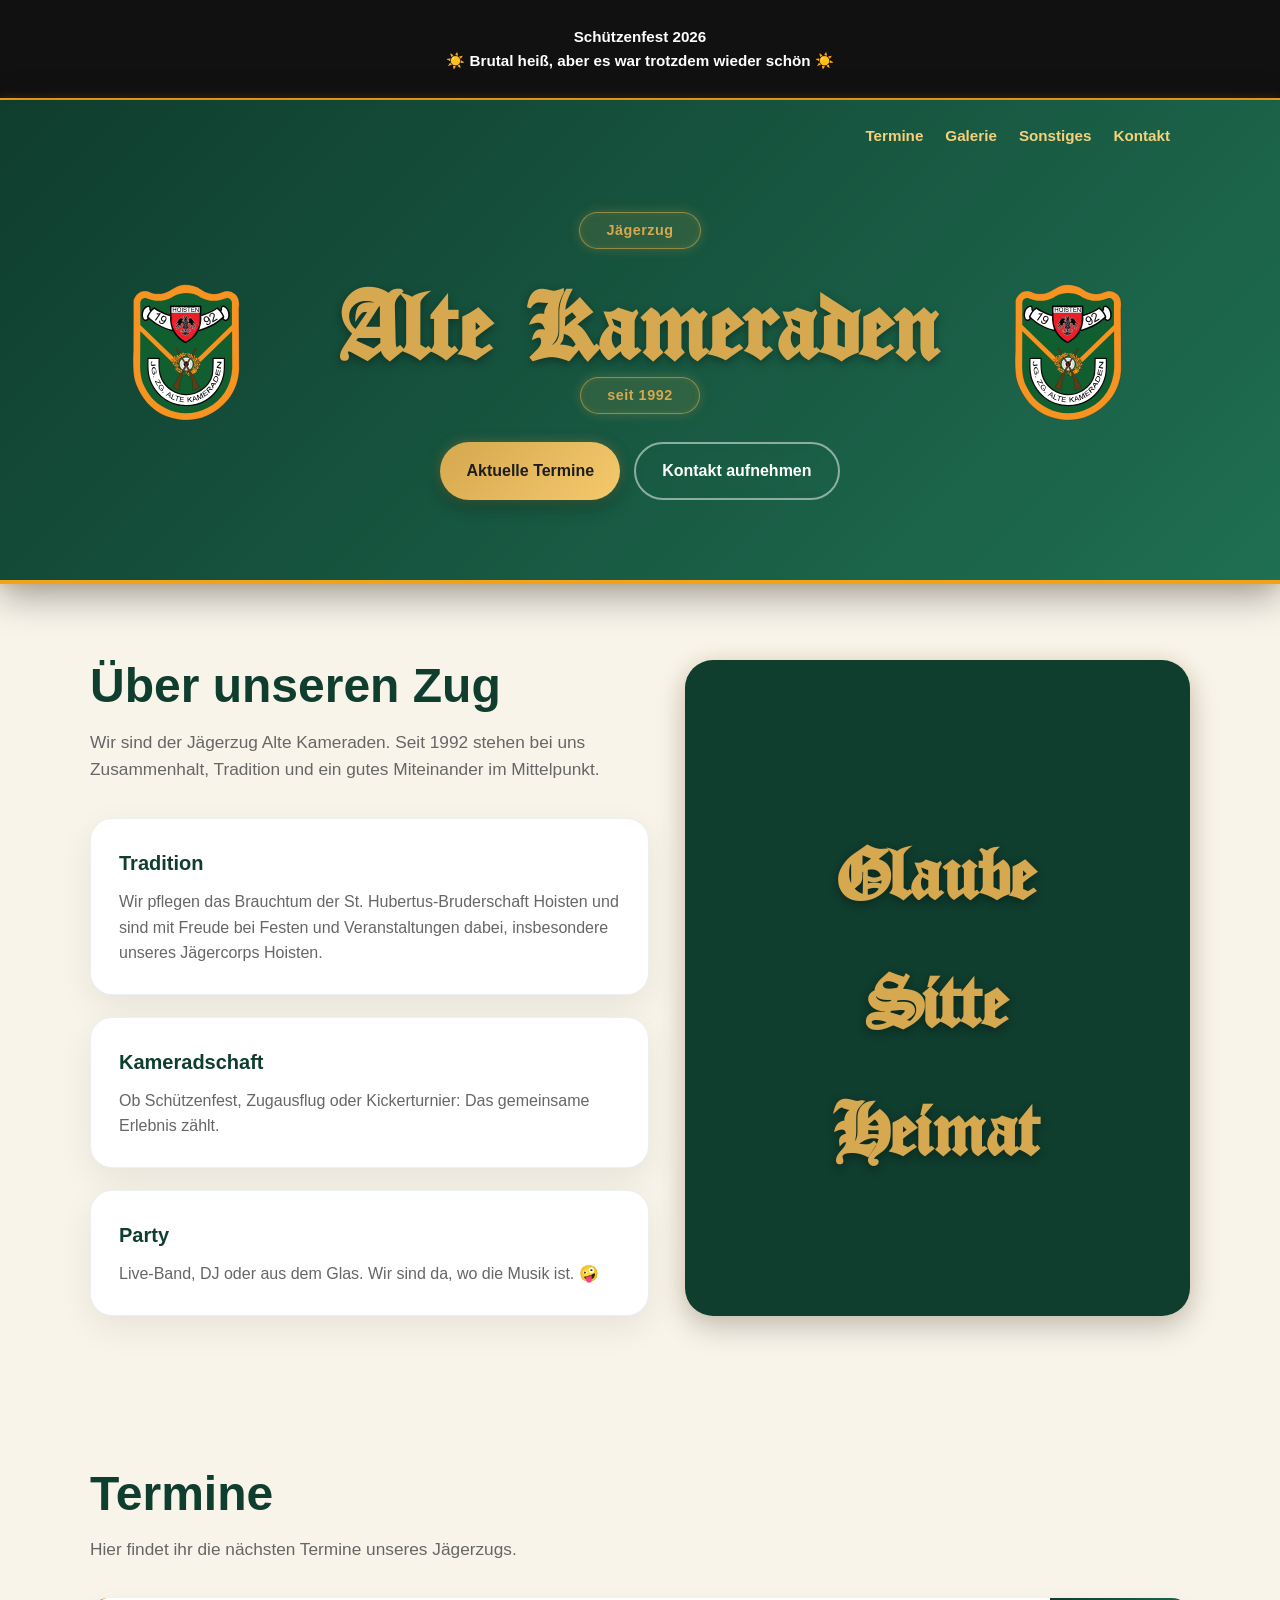
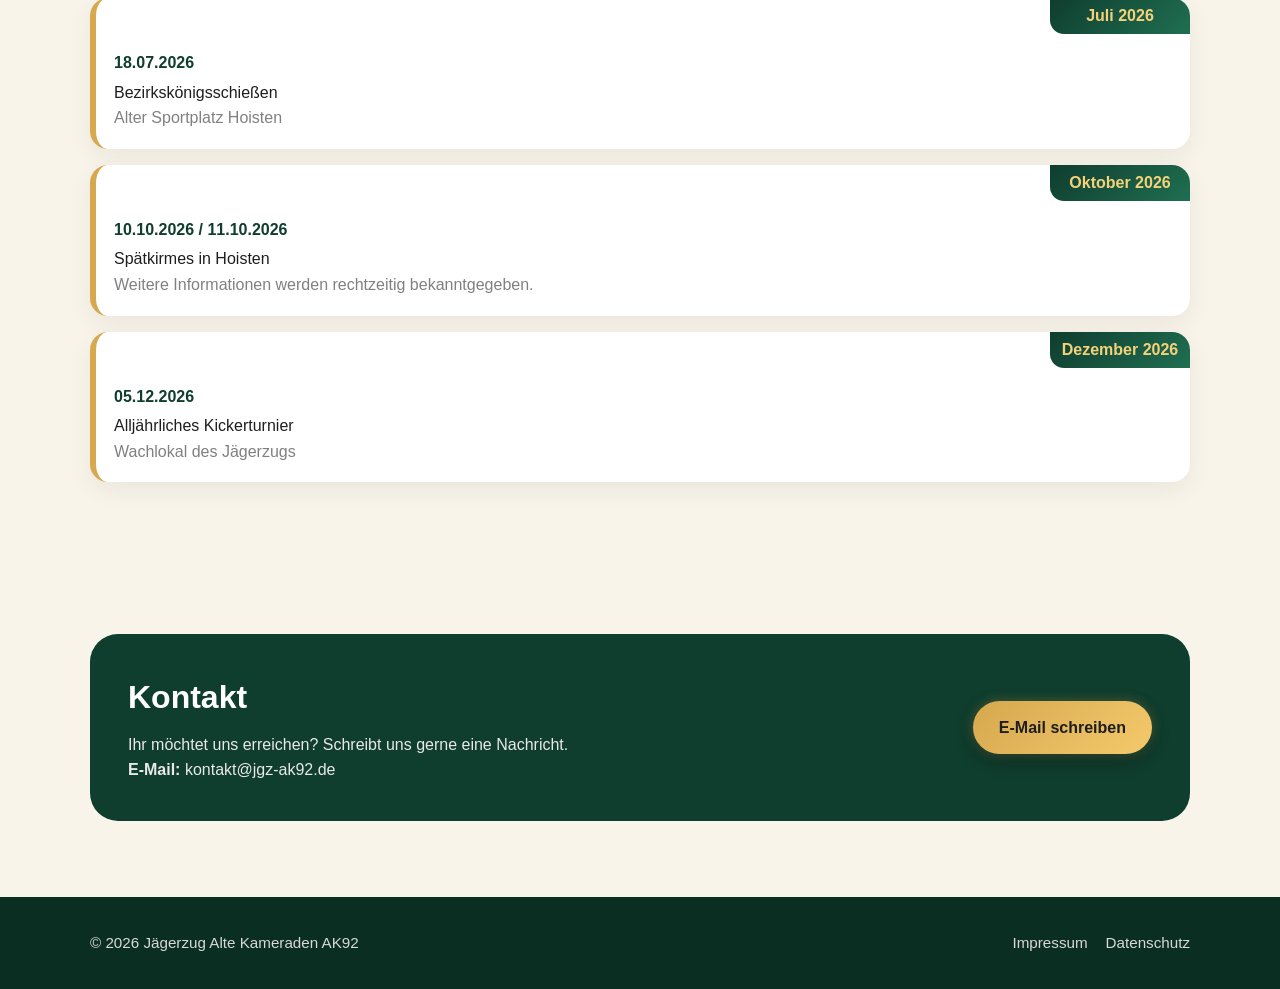
==== commit c27c647d: "Update index.html" ====
--- a/html/index.html
+++ b/html/index.html
@@ -45,7 +45,7 @@
 
 <div class="hero-heading">
 
-  <img src="alte-kameraden-logo.svg" class="title-logo" alt="Logo Alte Kameraden">
+  <img src="../alte-kameraden-logo.svg" class="title-logo" alt="Logo Alte Kameraden">
 
   <div class="title-area">
     <span class="badge">Jägerzug</span>
@@ -64,7 +64,7 @@
     </div>
   </div>
 
-  <img src="alte-kameraden-logo.svg" class="title-logo" alt="Logo Alte Kameraden">
+  <img src="../alte-kameraden-logo.svg" class="title-logo" alt="Logo Alte Kameraden">
 
 </div>
  
--- a/css/termine.css
+++ b/css/termine.css
@@ -0,0 +1,56 @@
+/* TERMINE */
+.timeline {
+  display: grid;
+  gap: 16px;
+}
+
+.event {
+  color: var(--dark);
+  position: relative;
+  display: grid;
+  grid-template-columns: 1fr;
+  background: var(--white);
+  border-radius: 18px;
+  padding: 52px 18px 18px;
+  border-left: 6px solid var(--gold);
+  box-shadow: 0 8px 24px rgba(0,0,0,0.06);
+}
+
+.event-month {
+  position: absolute;
+  top: 0;
+  right: 0;
+  min-width: 140px;
+  height: 36px;
+  background: linear-gradient(135deg, var(--green), var(--green-light));
+  color: #f5d27a;
+  display: flex;
+  justify-content: center;
+  align-items: center;
+  font-weight: 800;
+  text-align: center;
+  border-top-right-radius: 18px;
+  border-bottom-left-radius: 14px;
+}
+
+.event-title {
+  color: var(--green);
+  font-weight: 800;
+  margin-bottom: 4px;
+}
+
+.event-month-group {
+  display: flex;
+  flex-direction: column;
+  gap: 22px;
+}
+
+.event-item {
+  padding-bottom: 18px;
+  border-bottom: 1px solid rgba(0,0,0,0.08);
+}
+
+.event-item:last-child {
+  padding-bottom: 0;
+  border-bottom: none;
+}
--- a/css/media.css
+++ b/css/media.css
@@ -0,0 +1,103 @@
+/* MOBILE */
+@media (max-width: 850px) {
+  nav {
+    position: absolute;
+    top: 0;
+    left: 0;
+    display: flex;
+    z-index: 999;
+  }
+
+  .burger {
+    display: flex;
+  }
+
+  .nav-links {
+    position: absolute;
+    top: 70px;
+    right: 20px;
+    display: none;
+    flex-direction: column;
+    gap: 16px;
+    background: linear-gradient(135deg, var(--green), var(--green-light));
+    border-radius: 16px;
+    padding: 20px;
+    box-shadow:
+      0 12px 30px rgba(0,0,0,0.4),
+      0 0 12px rgba(214,168,79,0.25);
+  }
+
+  .nav-links.active {
+    display: flex;
+  }
+
+  header {
+    min-height: 78vh;
+  }
+
+  .hero {
+    padding: 40px 14px 70px;
+  }
+
+  .hero-heading {
+    grid-template-columns: 1fr;
+    gap: 12px;
+  }
+
+  .title-logo {
+    display: none;
+  }
+
+  .old-english {
+    font-size: clamp(3.2rem, 13vw, 5rem);
+  }
+
+  .hero p {
+    font-size: 1.25rem;
+  }
+
+  .cards,
+  .two-column,
+  .contact-box {
+    grid-template-columns: 1fr;
+  }
+
+  .event,
+  .king-row {
+    grid-template-columns: 1fr;
+  }
+ 
+ body.galerie .photo-grid {
+    column-count: 2;
+    column-gap: 14px;
+  }
+
+  body.galerie .photo-grid img,
+  body.galerie .photo-grid video {
+    margin-bottom: 14px;
+  }
+
+ body.koenige .subpage-header {
+    min-height: auto;
+  }
+  
+  body.koenige .subpage-hero {
+    padding: 90px 20px 50px;
+    min-height: 260px;
+  }
+
+  body.koenige .subpage-hero .section-title {
+    font-size: clamp(2.4rem, 12vw, 4rem);
+    margin-bottom: 14px;
+  }
+
+  body.koenige .subpage-hero p {
+    font-size: 1.15rem;
+    line-height: 1.35;
+  }
+}
+@media (max-width: 500px) {
+  .photo-grid {
+    column-count: 1;
+  }
+}
